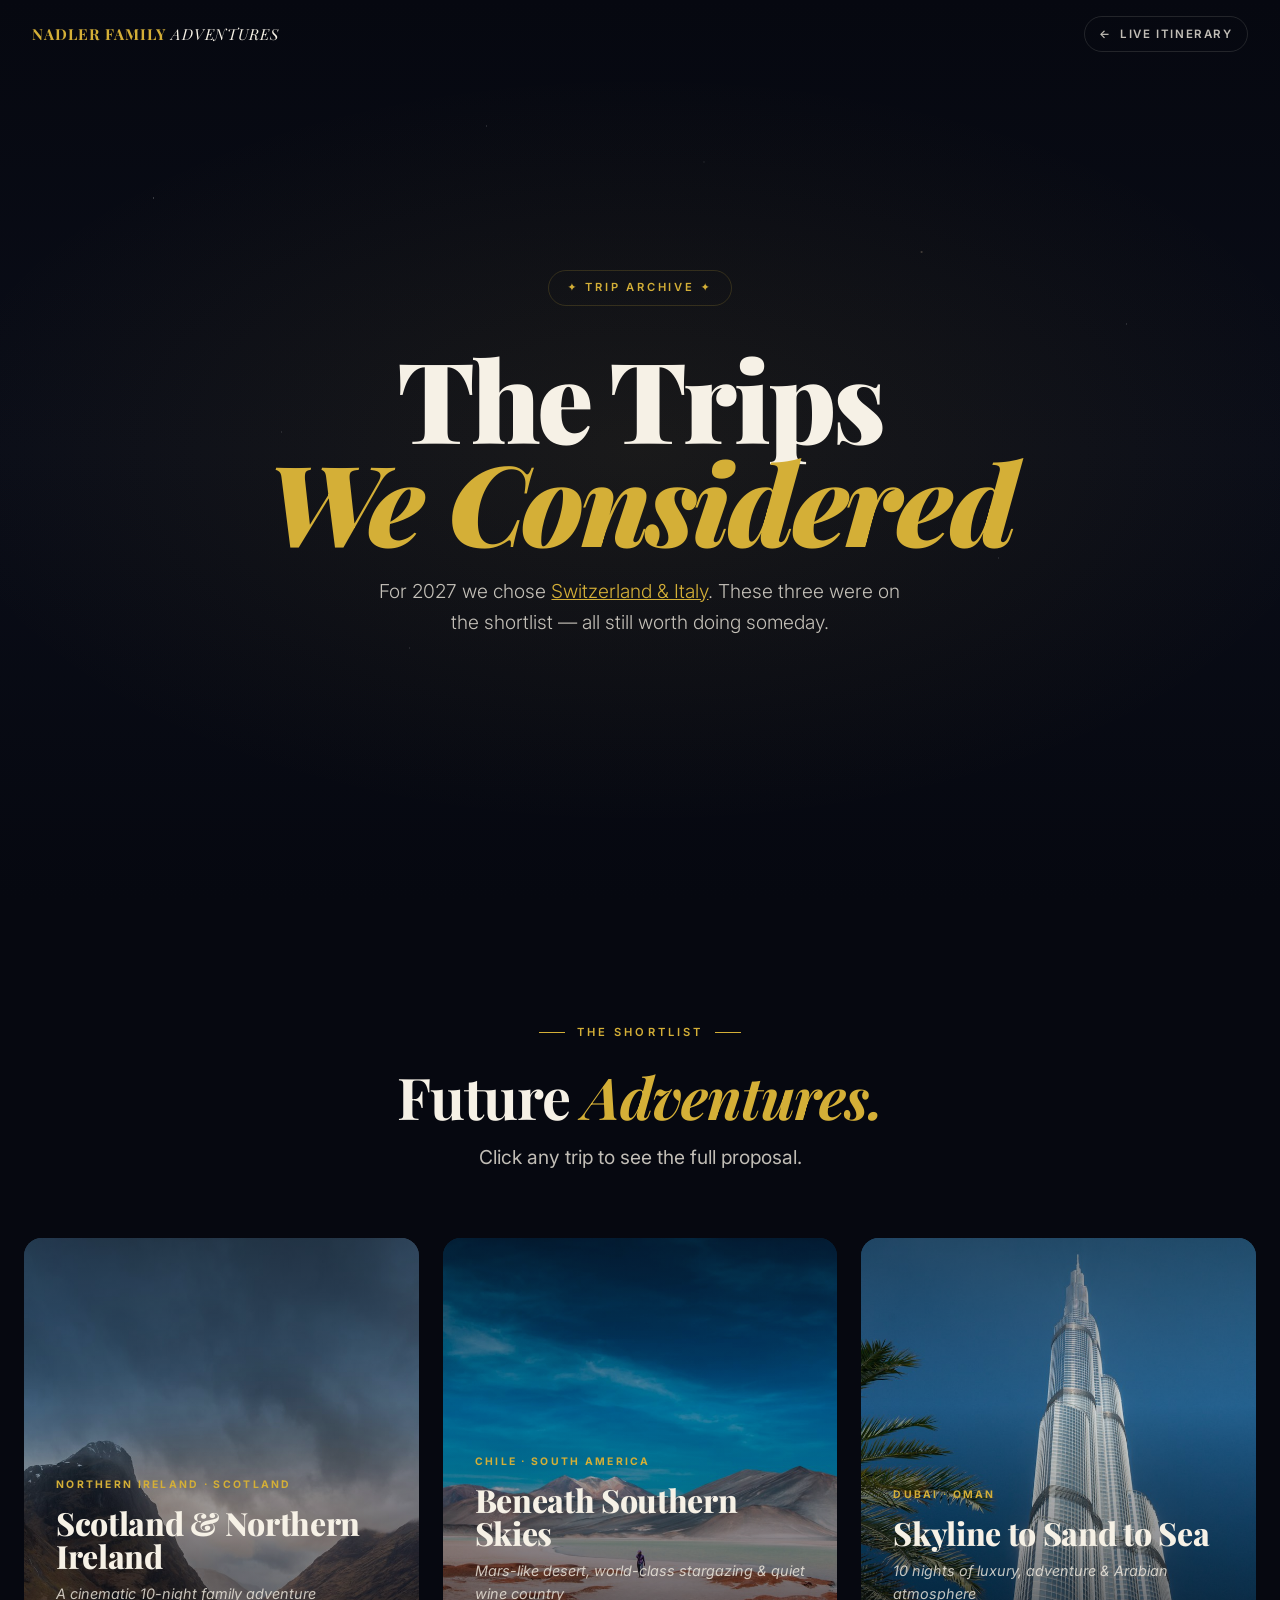
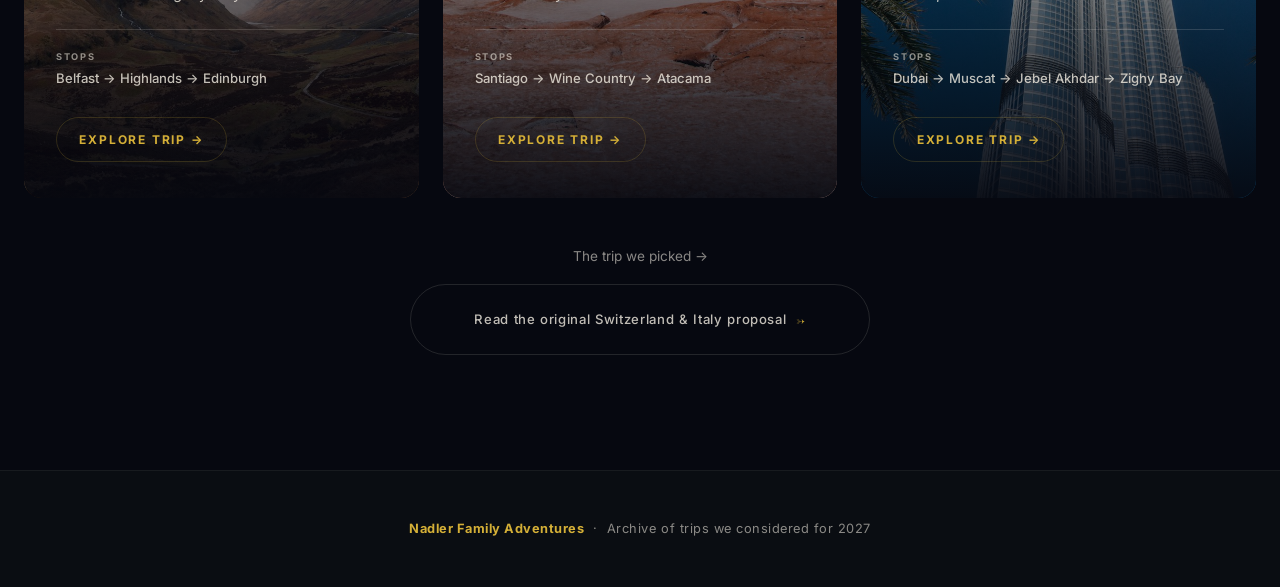
==== archive.html @ 3d5304de "Pivot to live itinerary: index → Switzerland/Italy trip dashboard - New index.html is the trip dashb" ====
<!DOCTYPE html>
<html lang="en">
<head>
  <meta charset="UTF-8">
  <meta name="viewport" content="width=device-width, initial-scale=1.0">
  <title>Trip Archive — Nadler Family Adventures</title>
  <link rel="preconnect" href="https://fonts.googleapis.com">
  <link rel="preconnect" href="https://fonts.gstatic.com" crossorigin>
  <link rel="stylesheet" href="css/styles.css">
</head>
<body>

  <nav class="site-nav" role="navigation">
    <span class="nav-brand">Nadler Family <em>Adventures</em></span>
    <a href="index.html" class="nav-back">Live Itinerary</a>
  </nav>

  <header class="hub-hero" role="banner">
    <div class="hub-hero-bg" aria-hidden="true"></div>
    <div class="hub-hero-content">
      <div class="hub-badge">✦ Trip Archive ✦</div>
      <h1 class="hub-title">The Trips<em>We Considered</em></h1>
      <p class="hub-subtitle">For 2027 we chose <a href="index.html" style="color:var(--gold);text-decoration:underline;">Switzerland &amp; Italy</a>. These three were on the shortlist — all still worth doing someday.</p>
    </div>
  </header>

  <section class="trips-section">
    <div class="trips-section-header reveal">
      <span class="eyebrow">The Shortlist</span>
      <h2 class="display-lg" style="margin:1.5rem 0 1rem;">Future <em class="gold-italic">Adventures.</em></h2>
      <p class="lead" style="max-width:520px;margin-inline:auto;">Click any trip to see the full proposal.</p>
    </div>

    <div class="trips-grid">

      <article class="trip-card reveal" onclick="window.location.href='trips/scotland.html'" role="button" tabindex="0" aria-label="View Scotland & Northern Ireland trip">
        <img class="trip-card-photo" data-fade src="images/photos/glencoe_1.jpg" alt="">
        <div class="trip-card-content">
          <p class="trip-card-region">Northern Ireland · Scotland</p>
          <h2 class="trip-card-title">Scotland &amp; Northern Ireland</h2>
          <p class="trip-card-tagline">A cinematic 10-night family adventure</p>
          <div class="trip-card-meta">
            <div class="trip-card-meta-item">
              <span class="trip-card-meta-label">Stops</span>
              <span class="trip-card-meta-value">Belfast → Highlands → Edinburgh</span>
            </div>
          </div>
          <span class="trip-card-cta">Explore Trip →</span>
        </div>
      </article>

      <article class="trip-card reveal reveal-d1" onclick="window.location.href='trips/chile.html'" role="button" tabindex="0" aria-label="View Chile trip">
        <img class="trip-card-photo" data-fade src="images/photos/atacama_1.jpg" alt="">
        <div class="trip-card-content">
          <p class="trip-card-region">Chile · South America</p>
          <h2 class="trip-card-title">Beneath Southern Skies</h2>
          <p class="trip-card-tagline">Mars-like desert, world-class stargazing &amp; quiet wine country</p>
          <div class="trip-card-meta">
            <div class="trip-card-meta-item">
              <span class="trip-card-meta-label">Stops</span>
              <span class="trip-card-meta-value">Santiago → Wine Country → Atacama</span>
            </div>
          </div>
          <span class="trip-card-cta">Explore Trip →</span>
        </div>
      </article>

      <article class="trip-card reveal reveal-d2" onclick="window.location.href='trips/dubai-oman.html'" role="button" tabindex="0" aria-label="View Dubai & Oman trip">
        <img class="trip-card-photo" data-fade src="images/photos/burj_1.jpg" alt="">
        <div class="trip-card-content">
          <p class="trip-card-region">Dubai · Oman</p>
          <h2 class="trip-card-title">Skyline to Sand to Sea</h2>
          <p class="trip-card-tagline">10 nights of luxury, adventure &amp; Arabian atmosphere</p>
          <div class="trip-card-meta">
            <div class="trip-card-meta-item">
              <span class="trip-card-meta-label">Stops</span>
              <span class="trip-card-meta-value">Dubai → Muscat → Jebel Akhdar → Zighy Bay</span>
            </div>
          </div>
          <span class="trip-card-cta">Explore Trip →</span>
        </div>
      </article>

    </div>

    <div style="text-align:center;margin-top:3rem;">
      <p class="reveal" style="color:var(--cream-muted);font-size:0.85rem;">The trip we picked →</p>
      <a href="trips/alps-italy.html" class="archive-link reveal reveal-d1" style="margin-top:1rem;">
        Read the original Switzerland &amp; Italy proposal <em>→</em>
      </a>
    </div>
  </section>

  <footer class="footer">
    <strong>Nadler Family Adventures</strong> &nbsp;·&nbsp; Archive of trips we considered for 2027
  </footer>

  <script src="js/main.js"></script>
</body>
</html>
---- css/styles.css ----
/* ===========================
   NADLER FAMILY ADVENTURES
   Visual-forward stylesheet
   =========================== */

@import url('https://fonts.googleapis.com/css2?family=Playfair+Display:ital,wght@0,400;0,600;0,700;0,800;0,900;1,400;1,600&family=Inter:wght@300;400;500;600;700&display=swap');

*, *::before, *::after { box-sizing: border-box; margin: 0; padding: 0; }
html { scroll-behavior: smooth; }
body {
  font-family: 'Inter', system-ui, sans-serif;
  background: #0a0d12;
  color: #f6f1e6;
  overflow-x: hidden;
  line-height: 1.6;
  -webkit-font-smoothing: antialiased;
}
img { display: block; max-width: 100%; height: auto; }
a { color: inherit; text-decoration: none; }
button { font: inherit; cursor: pointer; }

:root {
  --font-display: 'Playfair Display', Georgia, serif;
  --font-body: 'Inter', sans-serif;

  --gold: #d4af37;
  --gold-bright: #e8c468;
  --gold-soft: rgba(212,175,55,0.18);
  --cream: #f6f1e6;
  --cream-dim: rgba(246,241,230,0.78);
  --cream-muted: rgba(246,241,230,0.55);
  --cream-faint: rgba(246,241,230,0.3);

  --bg: #0a0d12;
  --bg-deep: #060810;
  --bg-card: #11151c;
  --bg-card-hover: #161b24;

  --ease-out: cubic-bezier(0.16, 1, 0.3, 1);

  --max: 1280px;
  --gap: clamp(1rem, 2vw, 1.5rem);
  --section-pad: clamp(60px, 9vw, 120px);
}

/* ============ Reveal animation ============ */
.reveal { opacity: 0; transform: translateY(28px); transition: opacity 0.9s var(--ease-out), transform 0.9s var(--ease-out); }
.reveal.visible { opacity: 1; transform: translateY(0); }
.reveal-d1 { transition-delay: 0.1s; }
.reveal-d2 { transition-delay: 0.2s; }
.reveal-d3 { transition-delay: 0.3s; }
.reveal-d4 { transition-delay: 0.45s; }
.reveal-d5 { transition-delay: 0.6s; }

/* ============ Containers ============ */
.container { width: min(var(--max), 100% - 2rem); margin-inline: auto; }
.container-narrow { width: min(820px, 100% - 2rem); margin-inline: auto; }

/* ============ Typography ============ */
.eyebrow {
  font-size: 0.7rem;
  font-weight: 600;
  letter-spacing: 0.28em;
  text-transform: uppercase;
  color: var(--gold);
  display: inline-flex;
  align-items: center;
  gap: 0.75rem;
}
.eyebrow::before, .eyebrow::after {
  content: '';
  width: 26px;
  height: 1px;
  background: var(--gold);
}
.eyebrow.left::before { display: none; }
.eyebrow.right::after { display: none; }
.eyebrow.simple::before, .eyebrow.simple::after { display: none; }

.display-xxl {
  font-family: var(--font-display);
  font-size: clamp(3rem, 9vw, 8rem);
  font-weight: 900;
  line-height: 0.95;
  letter-spacing: -0.025em;
}
.display-xl {
  font-family: var(--font-display);
  font-size: clamp(2.5rem, 6vw, 5.5rem);
  font-weight: 800;
  line-height: 1;
  letter-spacing: -0.02em;
}
.display-lg {
  font-family: var(--font-display);
  font-size: clamp(2rem, 4.5vw, 4rem);
  font-weight: 700;
  line-height: 1.05;
  letter-spacing: -0.015em;
}
.display-md {
  font-family: var(--font-display);
  font-size: clamp(1.5rem, 3vw, 2.5rem);
  font-weight: 700;
  line-height: 1.1;
}
.lead {
  font-size: clamp(1.05rem, 1.5vw, 1.25rem);
  color: var(--cream-dim);
  line-height: 1.65;
}
em.gold-italic { font-style: italic; color: var(--gold); }

/* ============ Site Nav ============ */
.site-nav {
  position: fixed;
  top: 0; left: 0; right: 0;
  z-index: 100;
  padding: 1rem 2rem;
  display: flex;
  align-items: center;
  justify-content: space-between;
  transition: background 0.4s, backdrop-filter 0.4s, border-color 0.4s;
  border-bottom: 1px solid transparent;
}
.site-nav.scrolled {
  background: rgba(6,8,16,0.85);
  backdrop-filter: blur(20px) saturate(150%);
  -webkit-backdrop-filter: blur(20px) saturate(150%);
  border-bottom-color: rgba(212,175,55,0.12);
}
.nav-brand {
  font-family: var(--font-display);
  font-size: 0.95rem;
  font-weight: 700;
  letter-spacing: 0.06em;
  color: var(--gold);
  text-transform: uppercase;
}
.nav-brand em { font-weight: 400; font-style: italic; color: var(--cream); }
.nav-back {
  font-size: 0.72rem;
  font-weight: 600;
  letter-spacing: 0.14em;
  text-transform: uppercase;
  color: var(--cream-dim);
  display: inline-flex;
  align-items: center;
  gap: 0.5rem;
  padding: 0.5rem 0.9rem;
  border: 1px solid rgba(246,241,230,0.12);
  border-radius: 100px;
  transition: all 0.2s;
}
.nav-back:hover { color: var(--gold); border-color: var(--gold); }
.nav-back::before { content: '←'; }

/* ============ Hero (universal) ============ */
.hero {
  position: relative;
  min-height: 100svh;
  display: flex;
  align-items: flex-end;
  padding: 0 2rem 5rem;
  overflow: hidden;
}
.hero-photo {
  position: absolute;
  inset: 0;
  z-index: 0;
  width: 100%;
  height: 100%;
  object-fit: cover;
  opacity: 0;
  transform: scale(1.06);
  transition: opacity 1.4s var(--ease-out), transform 8s linear;
}
.hero-photo.loaded { opacity: 1; transform: scale(1); }
.hero-overlay {
  position: absolute;
  inset: 0;
  z-index: 1;
  background:
    linear-gradient(to top, rgba(6,8,16,0.95) 0%, rgba(6,8,16,0.5) 35%, rgba(6,8,16,0.15) 60%, rgba(6,8,16,0.7) 100%),
    linear-gradient(105deg, rgba(6,8,16,0.45) 0%, transparent 60%);
  pointer-events: none;
}
.hero-content {
  position: relative;
  z-index: 2;
  width: 100%;
  max-width: var(--max);
  margin-inline: auto;
}
.hero-eyebrow {
  font-size: 0.75rem;
  font-weight: 600;
  letter-spacing: 0.28em;
  text-transform: uppercase;
  color: var(--gold);
  margin-bottom: 1.25rem;
  display: inline-block;
}
.hero-title {
  font-family: var(--font-display);
  font-size: clamp(3rem, 9vw, 7.5rem);
  font-weight: 900;
  line-height: 0.95;
  letter-spacing: -0.025em;
  color: var(--cream);
  margin-bottom: 1.25rem;
  text-shadow: 0 2px 30px rgba(0,0,0,0.6);
}
.hero-title em { font-style: italic; color: var(--gold); display: block; }
.hero-subtitle {
  font-size: clamp(1.05rem, 1.6vw, 1.35rem);
  color: var(--cream-dim);
  max-width: 560px;
  margin-bottom: 1.5rem;
  font-weight: 300;
}
.hero-meta {
  display: flex;
  flex-wrap: wrap;
  gap: 2rem;
  padding-top: 1.5rem;
  border-top: 1px solid rgba(246,241,230,0.15);
}
.hero-meta-item {
  display: flex;
  flex-direction: column;
  gap: 0.15rem;
}
.hero-meta-label {
  font-size: 0.62rem;
  font-weight: 600;
  letter-spacing: 0.18em;
  text-transform: uppercase;
  color: var(--cream-muted);
}
.hero-meta-value {
  font-family: var(--font-display);
  font-size: 1.05rem;
  color: var(--cream);
  font-weight: 600;
}
.hero-scroll-hint {
  position: absolute;
  bottom: 1.5rem;
  left: 50%;
  transform: translateX(-50%);
  z-index: 2;
  color: var(--cream-muted);
  font-size: 0.68rem;
  letter-spacing: 0.18em;
  text-transform: uppercase;
  display: flex;
  flex-direction: column;
  align-items: center;
  gap: 0.5rem;
}
.hero-scroll-hint::after {
  content: '';
  width: 1px;
  height: 30px;
  background: linear-gradient(to bottom, var(--gold), transparent);
  animation: scrollPulse 2s infinite;
}
@keyframes scrollPulse {
  0%, 100% { opacity: 0.4; transform: scaleY(1); }
  50% { opacity: 1; transform: scaleY(1.3); }
}

/* ============ Stats Strip ============ */
.stats-strip {
  background: var(--bg-deep);
  padding: clamp(2.5rem, 5vw, 4rem) 2rem;
  border-block: 1px solid rgba(212,175,55,0.1);
}
.stats-inner {
  max-width: var(--max);
  margin-inline: auto;
  display: grid;
  grid-template-columns: repeat(auto-fit, minmax(160px, 1fr));
  gap: 2rem;
  text-align: center;
}
.stat {
  display: flex;
  flex-direction: column;
  gap: 0.35rem;
}
.stat-num {
  font-family: var(--font-display);
  font-size: clamp(2.25rem, 4.5vw, 3.5rem);
  font-weight: 700;
  color: var(--gold);
  line-height: 1;
}
.stat-label {
  font-size: 0.7rem;
  font-weight: 600;
  letter-spacing: 0.2em;
  text-transform: uppercase;
  color: var(--cream-dim);
}

/* ============ Section base ============ */
.section { padding: var(--section-pad) 0; position: relative; }
.section-tight { padding: clamp(3rem, 6vw, 6rem) 0; }
.section-header { text-align: center; margin-bottom: clamp(2.5rem, 5vw, 4rem); }
.section-header.left { text-align: left; }
.section-header h2 { margin-top: 1rem; margin-bottom: 0.75rem; }
.section-header p { color: var(--cream-dim); max-width: 600px; }
.section-header.left p { margin-left: 0; }
.section-header p:not(.left) { margin-inline: auto; }

/* ============ Journey Segments (visual) ============ */
.journey {
  display: grid;
  grid-template-columns: repeat(auto-fit, minmax(220px, 1fr));
  gap: 0.5rem;
}
.journey-card {
  position: relative;
  aspect-ratio: 3/4;
  border-radius: 14px;
  overflow: hidden;
  background: var(--bg-card);
  transition: transform 0.5s var(--ease-out);
}
.journey-card:hover { transform: translateY(-6px); }
.journey-photo {
  position: absolute;
  inset: 0;
  width: 100%;
  height: 100%;
  object-fit: cover;
  opacity: 0;
  transition: opacity 0.6s, transform 0.8s var(--ease-out);
}
.journey-photo.loaded { opacity: 1; }
.journey-card:hover .journey-photo { transform: scale(1.06); }
.journey-card::after {
  content: '';
  position: absolute;
  inset: 0;
  background: linear-gradient(to top, rgba(6,8,16,0.92) 0%, rgba(6,8,16,0.3) 45%, rgba(6,8,16,0.15) 75%, rgba(6,8,16,0.5) 100%);
  z-index: 1;
}
.journey-text {
  position: absolute;
  inset: 0;
  z-index: 2;
  padding: 1.5rem;
  display: flex;
  flex-direction: column;
  justify-content: space-between;
}
.journey-day {
  font-size: 0.65rem;
  font-weight: 700;
  letter-spacing: 0.2em;
  text-transform: uppercase;
  color: var(--gold);
}
.journey-place {
  font-family: var(--font-display);
  font-size: 1.6rem;
  font-weight: 700;
  color: var(--cream);
  margin-bottom: 0.25rem;
  line-height: 1.1;
}
.journey-mood {
  font-size: 0.78rem;
  color: var(--cream-dim);
  font-style: italic;
  margin-bottom: 0.75rem;
}
.journey-nights {
  font-size: 0.62rem;
  font-weight: 700;
  letter-spacing: 0.2em;
  text-transform: uppercase;
  color: var(--cream);
  background: rgba(212,175,55,0.15);
  border: 1px solid rgba(212,175,55,0.35);
  padding: 0.35rem 0.7rem;
  border-radius: 100px;
  align-self: flex-start;
}

/* ============ Chapter (destination block) ============ */
.chapter {
  position: relative;
  padding: var(--section-pad) 0;
  background: var(--bg);
}
.chapter-alt { background: var(--bg-deep); }
.chapter-grid {
  max-width: var(--max);
  margin-inline: auto;
  padding: 0 1.5rem;
  display: grid;
  grid-template-columns: 1.1fr 1fr;
  gap: clamp(2rem, 5vw, 5rem);
  align-items: center;
}
.chapter-reverse .chapter-grid { grid-template-columns: 1fr 1.1fr; }
.chapter-reverse .chapter-image-wrap { order: 2; }
.chapter-image-wrap {
  position: relative;
  aspect-ratio: 4/5;
  border-radius: 16px;
  overflow: hidden;
  background: var(--bg-card);
}
.chapter-image-wrap img {
  position: absolute;
  inset: 0;
  width: 100%;
  height: 100%;
  object-fit: cover;
  opacity: 0;
  transition: opacity 0.7s var(--ease-out), transform 1.2s var(--ease-out);
}
.chapter-image-wrap img.loaded { opacity: 1; }
.chapter-image-wrap:hover img { transform: scale(1.04); }
.chapter-image-wrap::after {
  content: '';
  position: absolute;
  inset: 0;
  background: linear-gradient(to bottom right, transparent 60%, rgba(6,8,16,0.4) 100%);
  z-index: 1;
}
.chapter-image-tag {
  position: absolute;
  bottom: 1.25rem;
  left: 1.25rem;
  z-index: 2;
  font-size: 0.62rem;
  font-weight: 700;
  letter-spacing: 0.2em;
  text-transform: uppercase;
  color: var(--cream);
  background: rgba(6,8,16,0.7);
  backdrop-filter: blur(8px);
  border: 1px solid rgba(246,241,230,0.15);
  padding: 0.45rem 0.85rem;
  border-radius: 100px;
}
.chapter-text { padding: 1rem 0; }
.chapter-day {
  font-size: 0.7rem;
  font-weight: 700;
  letter-spacing: 0.22em;
  text-transform: uppercase;
  color: var(--gold);
  margin-bottom: 0.5rem;
}
.chapter-title {
  font-family: var(--font-display);
  font-size: clamp(2rem, 4.5vw, 3.75rem);
  font-weight: 700;
  line-height: 1.05;
  color: var(--cream);
  margin-bottom: 0.5rem;
}
.chapter-mood {
  font-family: var(--font-display);
  font-style: italic;
  font-size: clamp(1rem, 1.5vw, 1.2rem);
  color: var(--gold);
  margin-bottom: 1.25rem;
}
.chapter-desc {
  font-size: 1rem;
  color: var(--cream-dim);
  line-height: 1.7;
  margin-bottom: 1.5rem;
}

/* ============ Bullet list ============ */
.bullets {
  list-style: none;
  display: flex;
  flex-direction: column;
  gap: 0.85rem;
  margin-bottom: 1.5rem;
}
.bullets li {
  display: flex;
  gap: 0.85rem;
  align-items: flex-start;
}
.bullets li::before {
  content: '';
  width: 6px;
  height: 6px;
  border-radius: 50%;
  background: var(--gold);
  flex-shrink: 0;
  margin-top: 0.55em;
}
.bullets li strong {
  display: block;
  color: var(--cream);
  font-weight: 600;
  font-size: 0.95rem;
  margin-bottom: 0.1rem;
}
.bullets li span {
  font-size: 0.85rem;
  color: var(--cream-muted);
  line-height: 1.5;
}

/* ============ Hotel mini-card ============ */
.hotels {
  display: flex;
  flex-direction: column;
  gap: 0.6rem;
}
.hotel {
  display: grid;
  grid-template-columns: 80px 1fr;
  gap: 1rem;
  align-items: stretch;
  background: rgba(246,241,230,0.03);
  border: 1px solid rgba(246,241,230,0.08);
  border-radius: 10px;
  overflow: hidden;
  transition: border-color 0.25s, background 0.25s;
}
.hotel:hover { border-color: rgba(212,175,55,0.25); background: rgba(246,241,230,0.05); }
.hotel-thumb {
  position: relative;
  background: var(--bg-card);
  overflow: hidden;
}
.hotel-thumb img {
  position: absolute;
  inset: 0;
  width: 100%;
  height: 100%;
  object-fit: cover;
  opacity: 0;
  transition: opacity 0.5s;
}
.hotel-thumb img.loaded { opacity: 1; }
.hotel-body {
  padding: 0.7rem 1rem 0.7rem 0;
  display: flex;
  flex-direction: column;
  justify-content: center;
}
.hotel-name {
  font-family: var(--font-display);
  font-size: 0.95rem;
  font-weight: 600;
  color: var(--cream);
  display: flex;
  align-items: center;
  flex-wrap: wrap;
  gap: 0.5rem;
}
.hotel-tag {
  font-size: 0.58rem;
  font-weight: 700;
  letter-spacing: 0.18em;
  text-transform: uppercase;
  color: var(--gold);
  background: rgba(212,175,55,0.1);
  border: 1px solid rgba(212,175,55,0.25);
  padding: 0.15rem 0.5rem;
  border-radius: 100px;
}
.hotel-desc {
  font-size: 0.78rem;
  color: var(--cream-muted);
  margin-top: 0.2rem;
  line-height: 1.5;
}

/* ============ Full-bleed image strip ============ */
.strip {
  position: relative;
  width: 100%;
  height: clamp(320px, 60vh, 600px);
  overflow: hidden;
}
.strip img {
  width: 100%;
  height: 100%;
  object-fit: cover;
  opacity: 0;
  transform: scale(1.05);
  transition: opacity 1s var(--ease-out), transform 8s linear;
}
.strip img.loaded { opacity: 1; transform: scale(1); }
.strip-overlay {
  position: absolute;
  inset: 0;
  background: linear-gradient(to bottom, rgba(6,8,16,0.45) 0%, rgba(6,8,16,0.2) 50%, rgba(6,8,16,0.75) 100%);
  display: flex;
  flex-direction: column;
  align-items: center;
  justify-content: center;
  text-align: center;
  padding: 2rem;
}
.strip-eyebrow {
  font-size: 0.7rem;
  font-weight: 600;
  letter-spacing: 0.28em;
  text-transform: uppercase;
  color: var(--gold);
  margin-bottom: 0.75rem;
}
.strip-title {
  font-family: var(--font-display);
  font-size: clamp(2.5rem, 7vw, 5.5rem);
  font-weight: 800;
  color: var(--cream);
  line-height: 0.95;
  text-shadow: 0 2px 30px rgba(0,0,0,0.5);
}
.strip-title em { font-style: italic; color: var(--gold); }

/* ============ Photo mosaic ============ */
.mosaic {
  display: grid;
  gap: 0.6rem;
  grid-template-columns: repeat(6, 1fr);
  grid-auto-rows: 130px;
  padding: 0 1.5rem;
  max-width: var(--max);
  margin: 3rem auto 0;
}
.mosaic-cell {
  position: relative;
  border-radius: 12px;
  overflow: hidden;
  background: var(--bg-card);
}
.mosaic-cell img {
  width: 100%;
  height: 100%;
  object-fit: cover;
  opacity: 0;
  transition: opacity 0.6s, transform 0.8s var(--ease-out);
}
.mosaic-cell img.loaded { opacity: 1; }
.mosaic-cell:hover img { transform: scale(1.06); }
.mosaic-cell::after {
  content: '';
  position: absolute;
  inset: 0;
  background: linear-gradient(to top, rgba(6,8,16,0.85) 0%, transparent 50%);
  opacity: 0;
  transition: opacity 0.3s;
}
.mosaic-cell:hover::after { opacity: 1; }
.mosaic-cell .mosaic-label {
  position: absolute;
  bottom: 1rem;
  left: 1rem;
  right: 1rem;
  z-index: 2;
  font-size: 0.78rem;
  font-weight: 600;
  color: var(--cream);
  opacity: 0;
  transform: translateY(8px);
  transition: opacity 0.3s, transform 0.3s;
}
.mosaic-cell .mosaic-label small {
  display: block;
  font-size: 0.6rem;
  font-weight: 700;
  letter-spacing: 0.16em;
  text-transform: uppercase;
  color: var(--gold);
  margin-bottom: 0.15rem;
}
.mosaic-cell:hover .mosaic-label { opacity: 1; transform: translateY(0); }

.m-1x1 { grid-column: span 2; grid-row: span 2; }
.m-tall { grid-column: span 2; grid-row: span 3; }
.m-wide { grid-column: span 4; grid-row: span 2; }
.m-sml  { grid-column: span 2; grid-row: span 2; }
.m-md   { grid-column: span 3; grid-row: span 2; }

/* ============ Pull quote ============ */
.pull-quote {
  padding: clamp(4rem, 8vw, 7rem) 1.5rem;
  text-align: center;
  background:
    radial-gradient(ellipse 60% 40% at 50% 50%, rgba(212,175,55,0.06) 0%, transparent 70%),
    var(--bg-deep);
  border-block: 1px solid rgba(246,241,230,0.05);
}
.pull-quote-mark {
  font-family: var(--font-display);
  font-size: 5rem;
  color: var(--gold);
  line-height: 0.5;
  opacity: 0.4;
  margin-bottom: 0.5rem;
}
.pull-quote blockquote {
  font-family: var(--font-display);
  font-size: clamp(1.5rem, 3.5vw, 2.5rem);
  font-weight: 400;
  font-style: italic;
  color: var(--cream);
  max-width: 820px;
  margin: 0 auto;
  line-height: 1.35;
  letter-spacing: -0.01em;
}
.pull-quote blockquote strong {
  font-weight: 700;
  font-style: normal;
  color: var(--gold);
}

/* ============ Why / Family ============ */
.family-grid {
  max-width: var(--max);
  margin: 3rem auto 0;
  padding: 0 1.5rem;
  display: grid;
  grid-template-columns: repeat(auto-fit, minmax(280px, 1fr));
  gap: 1.25rem;
}
.family-card {
  padding: 2rem;
  background: rgba(246,241,230,0.03);
  border: 1px solid rgba(246,241,230,0.08);
  border-radius: 14px;
  transition: border-color 0.3s, transform 0.3s var(--ease-out);
}
.family-card:hover { border-color: rgba(212,175,55,0.25); transform: translateY(-4px); }
.family-card-icon { font-size: 1.75rem; display: block; margin-bottom: 1rem; }
.family-card-title {
  font-family: var(--font-display);
  font-size: 1.35rem;
  font-weight: 700;
  color: var(--cream);
  margin-bottom: 1rem;
}
.family-card ul {
  list-style: none;
  display: flex;
  flex-direction: column;
  gap: 0.6rem;
}
.family-card li {
  display: flex;
  gap: 0.7rem;
  align-items: flex-start;
  font-size: 0.92rem;
  color: var(--cream-dim);
}
.family-card li::before {
  content: '✓';
  color: var(--gold);
  font-weight: 700;
  flex-shrink: 0;
}

/* ============ Verdict / CTA ============ */
.verdict {
  padding: clamp(5rem, 10vw, 8rem) 1.5rem;
  text-align: center;
  position: relative;
  overflow: hidden;
}
.verdict-photo {
  position: absolute;
  inset: 0;
  z-index: 0;
  width: 100%;
  height: 100%;
  object-fit: cover;
  opacity: 0;
  transition: opacity 1.2s var(--ease-out);
}
.verdict-photo.loaded { opacity: 0.45; }
.verdict::before {
  content: '';
  position: absolute;
  inset: 0;
  background:
    radial-gradient(ellipse 60% 40% at 50% 50%, rgba(212,175,55,0.1) 0%, transparent 70%),
    linear-gradient(to bottom, rgba(6,8,16,0.85), rgba(6,8,16,0.95));
  z-index: 1;
}
.verdict > * { position: relative; z-index: 2; }
.verdict-title {
  font-family: var(--font-display);
  font-size: clamp(2.5rem, 7vw, 6rem);
  font-weight: 900;
  line-height: 0.95;
  letter-spacing: -0.02em;
  color: var(--cream);
  margin: 1.5rem 0;
}
.verdict-title em { color: var(--gold); font-style: italic; display: block; }
.verdict-tags {
  display: flex;
  flex-wrap: wrap;
  justify-content: center;
  gap: 0.6rem;
  margin: 2rem 0 2.5rem;
}
.verdict-tag {
  font-size: 0.72rem;
  font-weight: 500;
  letter-spacing: 0.1em;
  color: var(--cream-dim);
  border: 1px solid rgba(246,241,230,0.15);
  padding: 0.5rem 1.1rem;
  border-radius: 100px;
}
.verdict-cta {
  display: inline-flex;
  align-items: center;
  gap: 0.75rem;
  font-size: 0.82rem;
  font-weight: 700;
  letter-spacing: 0.18em;
  text-transform: uppercase;
  color: var(--bg-deep);
  background: var(--gold);
  padding: 1.1rem 2.5rem;
  border-radius: 100px;
  transition: background 0.2s, transform 0.2s, box-shadow 0.2s;
  box-shadow: 0 12px 40px rgba(212,175,55,0.25);
}
.verdict-cta:hover {
  background: var(--gold-bright);
  transform: translateY(-2px);
  box-shadow: 0 16px 48px rgba(212,175,55,0.35);
}

/* ============ Footer ============ */
.footer {
  padding: 3rem 2rem;
  text-align: center;
  border-top: 1px solid rgba(246,241,230,0.06);
  color: var(--cream-muted);
  font-size: 0.8rem;
  letter-spacing: 0.04em;
}
.footer strong { color: var(--gold); font-weight: 700; }

/* ============ Index / Hub page ============ */
.hub-hero {
  min-height: 100svh;
  position: relative;
  display: flex;
  flex-direction: column;
  align-items: center;
  justify-content: center;
  text-align: center;
  padding: 6rem 1.5rem 4rem;
  overflow: hidden;
}
.hub-hero-bg {
  position: absolute;
  inset: 0;
  z-index: 0;
}
.hub-hero-bg::before {
  content: '';
  position: absolute;
  inset: 0;
  background:
    radial-gradient(ellipse 80% 60% at 50% 50%, rgba(212,175,55,0.08) 0%, transparent 70%),
    linear-gradient(180deg, #060810 0%, #0a0d18 50%, #060810 100%);
}
.hub-hero-bg::after {
  content: '';
  position: absolute;
  inset: 0;
  background-image:
    radial-gradient(1px 1px at 12% 22%, rgba(255,255,255,0.4), transparent),
    radial-gradient(1px 1px at 38% 14%, rgba(255,255,255,0.25), transparent),
    radial-gradient(1.5px 1.5px at 72% 28%, rgba(255,220,180,0.3), transparent),
    radial-gradient(1px 1px at 22% 48%, rgba(255,255,255,0.2), transparent),
    radial-gradient(1px 1px at 88% 36%, rgba(255,255,255,0.25), transparent),
    radial-gradient(1px 1px at 55% 18%, rgba(255,255,255,0.15), transparent),
    radial-gradient(1px 1px at 32% 72%, rgba(255,255,255,0.18), transparent),
    radial-gradient(1px 1px at 78% 62%, rgba(255,255,255,0.2), transparent);
}
.hub-hero-content { position: relative; z-index: 1; }
.hub-badge {
  display: inline-flex;
  align-items: center;
  gap: 0.6rem;
  font-size: 0.7rem;
  font-weight: 600;
  letter-spacing: 0.25em;
  text-transform: uppercase;
  color: var(--gold);
  border: 1px solid var(--gold-soft);
  padding: 0.5rem 1.15rem;
  border-radius: 100px;
  margin-bottom: 2.5rem;
}
.hub-title {
  font-family: var(--font-display);
  font-size: clamp(3rem, 9vw, 7rem);
  font-weight: 900;
  line-height: 0.92;
  letter-spacing: -0.03em;
  color: var(--cream);
  margin-bottom: 1.5rem;
}
.hub-title em { font-style: italic; color: var(--gold); display: block; }
.hub-subtitle {
  font-size: clamp(1.05rem, 1.5vw, 1.25rem);
  color: var(--cream-dim);
  max-width: 540px;
  margin: 0 auto 1.5rem;
  font-weight: 300;
}
.hub-departure {
  display: inline-flex;
  align-items: center;
  gap: 0.6rem;
  font-size: 0.7rem;
  font-weight: 600;
  letter-spacing: 0.2em;
  text-transform: uppercase;
  color: var(--cream-muted);
  background: rgba(246,241,230,0.04);
  border: 1px solid rgba(246,241,230,0.1);
  padding: 0.5rem 1.1rem;
  border-radius: 100px;
}

/* Trips section */
.trips-section {
  padding: var(--section-pad) 0;
  background: var(--bg-deep);
}
.trips-section-header { text-align: center; margin-bottom: 4rem; padding: 0 1.5rem; }
.trips-grid {
  max-width: var(--max);
  margin-inline: auto;
  padding: 0 1.5rem;
  display: grid;
  grid-template-columns: repeat(auto-fit, minmax(360px, 1fr));
  gap: 1.5rem;
}

.trip-card {
  position: relative;
  border-radius: 18px;
  overflow: hidden;
  min-height: 560px;
  cursor: pointer;
  display: flex;
  flex-direction: column;
  background: var(--bg-card);
  transition: transform 0.5s var(--ease-out), box-shadow 0.5s;
}
.trip-card:hover {
  transform: translateY(-8px);
  box-shadow: 0 32px 80px rgba(0,0,0,0.5);
}
.trip-card-photo {
  position: absolute;
  inset: 0;
  width: 100%;
  height: 100%;
  object-fit: cover;
  opacity: 0;
  transform: scale(1.05);
  transition: opacity 0.8s var(--ease-out), transform 1s var(--ease-out);
  z-index: 0;
}
.trip-card-photo.loaded { opacity: 1; transform: scale(1); }
.trip-card:hover .trip-card-photo { transform: scale(1.08); }
.trip-card::after {
  content: '';
  position: absolute;
  inset: 0;
  background: linear-gradient(to top, rgba(6,8,16,0.95) 0%, rgba(6,8,16,0.5) 40%, rgba(6,8,16,0.15) 70%, rgba(6,8,16,0.5) 100%);
  z-index: 1;
}
.trip-card-content {
  position: relative;
  z-index: 2;
  padding: 2rem 2rem 2.25rem;
  display: flex;
  flex-direction: column;
  justify-content: flex-end;
  height: 100%;
}
.trip-card-region {
  font-size: 0.65rem;
  font-weight: 700;
  letter-spacing: 0.22em;
  text-transform: uppercase;
  color: var(--gold);
  margin-bottom: 0.75rem;
}
.trip-card-title {
  font-family: var(--font-display);
  font-size: clamp(1.6rem, 2.5vw, 2.25rem);
  font-weight: 800;
  line-height: 1.05;
  color: var(--cream);
  margin-bottom: 0.6rem;
  letter-spacing: -0.01em;
}
.trip-card-tagline {
  font-size: 0.9rem;
  font-style: italic;
  color: var(--cream-dim);
  margin-bottom: 1.5rem;
}
.trip-card-meta {
  display: flex;
  flex-wrap: wrap;
  gap: 1.25rem 2rem;
  margin-bottom: 1.75rem;
  padding-top: 1.25rem;
  border-top: 1px solid rgba(246,241,230,0.15);
}
.trip-card-meta-item { display: flex; flex-direction: column; gap: 0.15rem; }
.trip-card-meta-label {
  font-size: 0.58rem;
  font-weight: 700;
  letter-spacing: 0.18em;
  text-transform: uppercase;
  color: var(--cream-muted);
}
.trip-card-meta-value {
  font-size: 0.82rem;
  color: var(--cream-dim);
  font-weight: 500;
}
.trip-card-cta {
  display: inline-flex;
  align-items: center;
  gap: 0.7rem;
  font-size: 0.75rem;
  font-weight: 700;
  letter-spacing: 0.15em;
  text-transform: uppercase;
  color: var(--gold);
  border: 1px solid var(--gold-soft);
  padding: 0.75rem 1.4rem;
  border-radius: 100px;
  width: fit-content;
  transition: all 0.25s;
}
.trip-card:hover .trip-card-cta {
  background: var(--gold);
  color: var(--bg-deep);
  border-color: var(--gold);
}

/* ============ Trip Dashboard / Itinerary ============ */

/* Countdown hero variation */
.trip-hero-live {
  min-height: 78svh;
  display: flex;
  align-items: center;
}
.trip-hero-live .hero-content {
  padding-top: 6rem;
}
.confirmed-pill {
  display: inline-flex;
  align-items: center;
  gap: 0.5rem;
  font-size: 0.68rem;
  font-weight: 700;
  letter-spacing: 0.2em;
  text-transform: uppercase;
  padding: 0.4rem 0.9rem;
  border-radius: 100px;
  color: #7fd47f;
  background: rgba(127, 212, 127, 0.12);
  border: 1px solid rgba(127, 212, 127, 0.35);
  margin-bottom: 1.25rem;
}
.confirmed-pill::before {
  content: '';
  width: 6px;
  height: 6px;
  border-radius: 50%;
  background: #7fd47f;
  box-shadow: 0 0 0 3px rgba(127, 212, 127, 0.25);
}

/* Countdown / Days-until strip */
.countdown-strip {
  background: linear-gradient(180deg, #060810 0%, #0a0d18 100%);
  padding: clamp(2.5rem, 5vw, 4rem) 2rem;
  border-block: 1px solid rgba(212,175,55,0.1);
  text-align: center;
}
.countdown-num {
  font-family: var(--font-display);
  font-size: clamp(3rem, 7vw, 5.5rem);
  font-weight: 900;
  color: var(--gold);
  line-height: 1;
  letter-spacing: -0.02em;
}
.countdown-label {
  font-size: 0.72rem;
  font-weight: 600;
  letter-spacing: 0.24em;
  text-transform: uppercase;
  color: var(--cream-dim);
  margin-top: 0.7rem;
  display: block;
}

/* Status badges */
.status-badge {
  display: inline-flex;
  align-items: center;
  gap: 0.4rem;
  font-size: 0.6rem;
  font-weight: 700;
  letter-spacing: 0.18em;
  text-transform: uppercase;
  padding: 0.35rem 0.7rem;
  border-radius: 100px;
  white-space: nowrap;
}
.status-badge::before {
  content: '';
  width: 6px;
  height: 6px;
  border-radius: 50%;
  flex-shrink: 0;
}
.status-badge.confirmed { color: #7fd47f; background: rgba(127,212,127,0.1); border: 1px solid rgba(127,212,127,0.28); }
.status-badge.confirmed::before { background: #7fd47f; }
.status-badge.pending { color: #e8c468; background: rgba(212,175,55,0.1); border: 1px solid rgba(212,175,55,0.28); }
.status-badge.pending::before { background: #e8c468; }
.status-badge.todo { color: var(--cream-muted); background: rgba(246,241,230,0.05); border: 1px solid rgba(246,241,230,0.12); }
.status-badge.todo::before { background: var(--cream-muted); }

/* Booking cards */
.bookings {
  display: flex;
  flex-direction: column;
  gap: 1rem;
  max-width: 900px;
  margin-inline: auto;
}
.booking {
  background: rgba(246,241,230,0.03);
  border: 1px solid rgba(246,241,230,0.08);
  border-radius: 14px;
  overflow: hidden;
  transition: border-color 0.25s;
}
.booking:hover { border-color: rgba(212,175,55,0.2); }
.booking-header {
  display: flex;
  align-items: center;
  gap: 1rem;
  padding: 1.25rem 1.5rem;
  border-bottom: 1px solid rgba(246,241,230,0.06);
}
.booking-icon {
  width: 40px;
  height: 40px;
  border-radius: 10px;
  background: rgba(212,175,55,0.12);
  border: 1px solid rgba(212,175,55,0.25);
  display: flex;
  align-items: center;
  justify-content: center;
  font-size: 1.2rem;
  color: var(--gold);
  flex-shrink: 0;
}
.booking-heading { flex: 1; min-width: 0; }
.booking-eyebrow {
  font-size: 0.6rem;
  font-weight: 700;
  letter-spacing: 0.22em;
  text-transform: uppercase;
  color: var(--cream-muted);
  margin-bottom: 0.2rem;
}
.booking-title {
  font-family: var(--font-display);
  font-size: 1.2rem;
  font-weight: 700;
  color: var(--cream);
  line-height: 1.15;
}
.booking-body { padding: 1.5rem; }

/* Flight route */
.flight-route {
  display: grid;
  grid-template-columns: 1fr auto 1fr;
  gap: 1.5rem;
  align-items: center;
  padding: 0.5rem 0 1.25rem;
}
.flight-city {
  display: flex;
  flex-direction: column;
  gap: 0.2rem;
}
.flight-city.right { text-align: right; align-items: flex-end; }
.flight-city .airport {
  font-family: var(--font-display);
  font-size: clamp(1.75rem, 4vw, 2.5rem);
  font-weight: 700;
  color: var(--cream);
  line-height: 1;
  letter-spacing: 0.02em;
}
.flight-city .time {
  font-size: 1rem;
  font-weight: 600;
  color: var(--gold);
  font-variant-numeric: tabular-nums;
}
.flight-city .time .tz-shift {
  font-size: 0.7rem;
  color: var(--cream-muted);
  font-weight: 500;
  margin-left: 0.3em;
}
.flight-city .date {
  font-size: 0.78rem;
  color: var(--cream-dim);
}
.flight-city .terminal {
  font-size: 0.72rem;
  color: var(--cream-muted);
  margin-top: 0.15rem;
}
.flight-line {
  position: relative;
  display: flex;
  flex-direction: column;
  align-items: center;
  gap: 0.35rem;
  min-width: 100px;
}
.flight-line::before {
  content: '';
  position: absolute;
  top: 50%;
  left: 0;
  right: 0;
  height: 1px;
  background: linear-gradient(to right, transparent, rgba(212,175,55,0.4), transparent);
  transform: translateY(-50%);
  z-index: 0;
}
.flight-line .plane {
  position: relative;
  z-index: 1;
  color: var(--gold);
  background: var(--bg-card);
  padding: 0 0.4rem;
  font-size: 1rem;
}
.flight-line .duration {
  position: relative;
  z-index: 1;
  font-size: 0.7rem;
  font-weight: 600;
  letter-spacing: 0.14em;
  text-transform: uppercase;
  color: var(--cream-muted);
  background: var(--bg-card);
  padding: 0.15rem 0.5rem;
  border-radius: 100px;
  border: 1px solid rgba(246,241,230,0.08);
}

.booking-details {
  list-style: none;
  display: grid;
  grid-template-columns: repeat(auto-fit, minmax(180px, 1fr));
  gap: 0.65rem 1.5rem;
  padding: 1.25rem 0 0;
  border-top: 1px solid rgba(246,241,230,0.06);
}
.booking-details li {
  font-size: 0.85rem;
  color: var(--cream-dim);
  display: flex;
  flex-direction: column;
  gap: 0.15rem;
}
.booking-details li strong {
  font-size: 0.6rem;
  font-weight: 700;
  letter-spacing: 0.18em;
  text-transform: uppercase;
  color: var(--cream-muted);
}

/* Timeline */
.timeline {
  max-width: 900px;
  margin: 3rem auto 0;
  padding: 0 1.5rem;
  position: relative;
}
.timeline::before {
  content: '';
  position: absolute;
  left: calc(1.5rem + 22px);
  top: 12px;
  bottom: 12px;
  width: 1px;
  background: rgba(212,175,55,0.15);
}
.timeline-day {
  position: relative;
  display: grid;
  grid-template-columns: 46px 1fr;
  gap: 1.25rem;
  padding-bottom: 2rem;
}
.timeline-dot {
  width: 44px;
  height: 44px;
  border-radius: 50%;
  background: var(--bg-deep);
  border: 1px solid rgba(212,175,55,0.25);
  color: var(--gold);
  display: flex;
  align-items: center;
  justify-content: center;
  font-family: var(--font-display);
  font-size: 0.9rem;
  font-weight: 700;
  flex-shrink: 0;
  position: relative;
  z-index: 1;
}
.timeline-dot.filled { background: rgba(212,175,55,0.15); }
.timeline-body { padding-top: 0.4rem; }
.timeline-date {
  font-size: 0.62rem;
  font-weight: 700;
  letter-spacing: 0.22em;
  text-transform: uppercase;
  color: var(--gold);
  margin-bottom: 0.2rem;
}
.timeline-heading {
  font-family: var(--font-display);
  font-size: 1.35rem;
  font-weight: 700;
  color: var(--cream);
  margin-bottom: 0.4rem;
  line-height: 1.2;
}
.timeline-note {
  font-size: 0.9rem;
  color: var(--cream-dim);
  margin-bottom: 0.75rem;
}
.timeline-items {
  list-style: none;
  display: flex;
  flex-direction: column;
  gap: 0.4rem;
  margin-top: 0.75rem;
}
.timeline-item {
  display: flex;
  align-items: center;
  gap: 0.7rem;
  font-size: 0.85rem;
  color: var(--cream-dim);
}
.timeline-item .ti-icon {
  color: var(--gold);
  opacity: 0.7;
  width: 20px;
  text-align: center;
}
.timeline-item .ti-label {
  color: var(--cream);
  font-weight: 500;
}

/* Section variants */
.section-alt { background: var(--bg-deep); }
.section-heading-left { text-align: left; }
.section-heading-left h2 { margin-top: 0.75rem; margin-bottom: 0.5rem; }

/* Archive callout box */
.archive-link {
  display: flex;
  align-items: center;
  justify-content: center;
  gap: 0.6rem;
  padding: 1.5rem 2rem;
  border: 1px solid rgba(246,241,230,0.12);
  border-radius: 100px;
  color: var(--cream-dim);
  font-size: 0.82rem;
  font-weight: 500;
  letter-spacing: 0.05em;
  transition: all 0.25s;
  max-width: 460px;
  margin: 3rem auto 0;
  text-align: center;
}
.archive-link:hover {
  border-color: var(--gold);
  color: var(--gold);
}
.archive-link em {
  color: var(--gold);
  font-style: italic;
  font-family: var(--font-display);
}

@media (max-width: 600px) {
  .flight-route {
    grid-template-columns: 1fr;
    gap: 1rem;
  }
  .flight-city.right { text-align: left; align-items: flex-start; }
  .flight-line { flex-direction: row; min-width: auto; padding: 0.25rem 0; }
  .flight-line::before { top: 50%; left: 0; right: 0; height: 1px; }
  .booking-header { flex-wrap: wrap; }
}

/* ============ Lightbox ============ */
.lightbox {
  position: fixed;
  inset: 0;
  z-index: 1000;
  background: rgba(6, 8, 16, 0.96);
  backdrop-filter: blur(24px) saturate(150%);
  -webkit-backdrop-filter: blur(24px) saturate(150%);
  display: flex;
  align-items: center;
  justify-content: center;
  padding: 2rem;
  opacity: 0;
  pointer-events: none;
  transition: opacity 0.35s var(--ease-out);
}
.lightbox.open {
  opacity: 1;
  pointer-events: auto;
}
.lightbox-img {
  max-width: min(96vw, 1800px);
  max-height: 85vh;
  width: auto;
  height: auto;
  object-fit: contain;
  box-shadow: 0 40px 100px rgba(0, 0, 0, 0.6);
  border-radius: 6px;
  transform: scale(0.92);
  opacity: 0;
  transition: transform 0.4s var(--ease-out), opacity 0.4s var(--ease-out);
}
.lightbox.open .lightbox-img {
  transform: scale(1);
  opacity: 1;
}
.lightbox-caption {
  position: absolute;
  bottom: 2.5rem;
  left: 50%;
  transform: translateX(-50%) translateY(8px);
  font-family: var(--font-display);
  font-size: clamp(0.9rem, 1.5vw, 1.15rem);
  font-style: italic;
  color: var(--cream);
  letter-spacing: 0.01em;
  padding: 0.7rem 1.5rem;
  background: rgba(0, 0, 0, 0.55);
  border: 1px solid rgba(212, 175, 55, 0.18);
  backdrop-filter: blur(12px);
  -webkit-backdrop-filter: blur(12px);
  border-radius: 100px;
  max-width: calc(100vw - 4rem);
  text-align: center;
  opacity: 0;
  transition: opacity 0.4s var(--ease-out) 0.15s, transform 0.4s var(--ease-out) 0.15s;
}
.lightbox-caption .caption-eyebrow {
  font-family: var(--font-body);
  font-style: normal;
  font-size: 0.62rem;
  font-weight: 700;
  letter-spacing: 0.2em;
  text-transform: uppercase;
  color: var(--gold);
  margin-right: 0.5rem;
}
.lightbox.open .lightbox-caption {
  opacity: 1;
  transform: translateX(-50%) translateY(0);
}
.lightbox-close {
  position: absolute;
  top: 1.5rem;
  right: 1.5rem;
  width: 46px;
  height: 46px;
  border-radius: 50%;
  border: 1px solid rgba(246, 241, 230, 0.18);
  background: rgba(246, 241, 230, 0.05);
  color: var(--cream);
  font-size: 1.5rem;
  line-height: 1;
  display: flex;
  align-items: center;
  justify-content: center;
  cursor: pointer;
  transition: background 0.2s, transform 0.2s, border-color 0.2s;
  font-family: var(--font-body);
}
.lightbox-close:hover {
  background: rgba(212, 175, 55, 0.15);
  border-color: var(--gold);
  transform: rotate(90deg);
}

/* Zoom cursor on clickable images */
img[data-fade]:not(.hero-photo):not(.verdict-photo):not(.trip-card-photo) {
  cursor: zoom-in;
}

/* ============ Hotel card link variant ============ */
a.hotel-body {
  text-decoration: none;
  color: inherit;
  display: flex;
  flex-direction: column;
  justify-content: center;
  position: relative;
  transition: color 0.2s;
}
.hotel:has(a.hotel-body:hover) {
  border-color: rgba(212, 175, 55, 0.35);
  background: rgba(246, 241, 230, 0.05);
}
a.hotel-body:hover .hotel-name {
  color: var(--gold);
}
.hotel-ext {
  display: inline-block;
  font-size: 0.75em;
  margin-left: 0.4em;
  color: var(--gold);
  opacity: 0.7;
  transition: opacity 0.2s, transform 0.2s;
}
a.hotel-body:hover .hotel-ext {
  opacity: 1;
  transform: translate(2px, -2px);
}

/* External link arrow inside bullets */
.bullets a.ext-link {
  color: inherit;
  text-decoration: none;
  display: inline-flex;
  align-items: center;
  gap: 0.35em;
  transition: color 0.2s;
}
.bullets a.ext-link:hover {
  color: var(--gold);
}
.bullets a.ext-link::after {
  content: '↗';
  font-size: 0.78em;
  color: var(--gold);
  opacity: 0.7;
  transition: opacity 0.2s, transform 0.2s;
}
.bullets a.ext-link:hover::after {
  opacity: 1;
  transform: translate(2px, -2px);
}

/* ============ Responsive ============ */
@media (max-width: 900px) {
  .chapter-grid, .chapter-reverse .chapter-grid {
    grid-template-columns: 1fr;
    gap: 2.5rem;
  }
  .chapter-reverse .chapter-image-wrap { order: 0; }
  .chapter-image-wrap { aspect-ratio: 4/3; }

  .mosaic {
    grid-template-columns: repeat(4, 1fr);
    grid-auto-rows: 110px;
  }
  .m-1x1, .m-sml { grid-column: span 2; grid-row: span 2; }
  .m-wide, .m-md { grid-column: span 4; grid-row: span 2; }
  .m-tall { grid-column: span 2; grid-row: span 3; }
}

@media (max-width: 600px) {
  .mosaic {
    grid-template-columns: repeat(2, 1fr);
    grid-auto-rows: 130px;
  }
  .m-1x1, .m-sml, .m-md, .m-wide, .m-tall { grid-column: span 2; grid-row: span 1; }
  .trips-grid { grid-template-columns: 1fr; }
  .hero { padding-bottom: 3rem; }
  .hero-meta { gap: 1.25rem; }
}
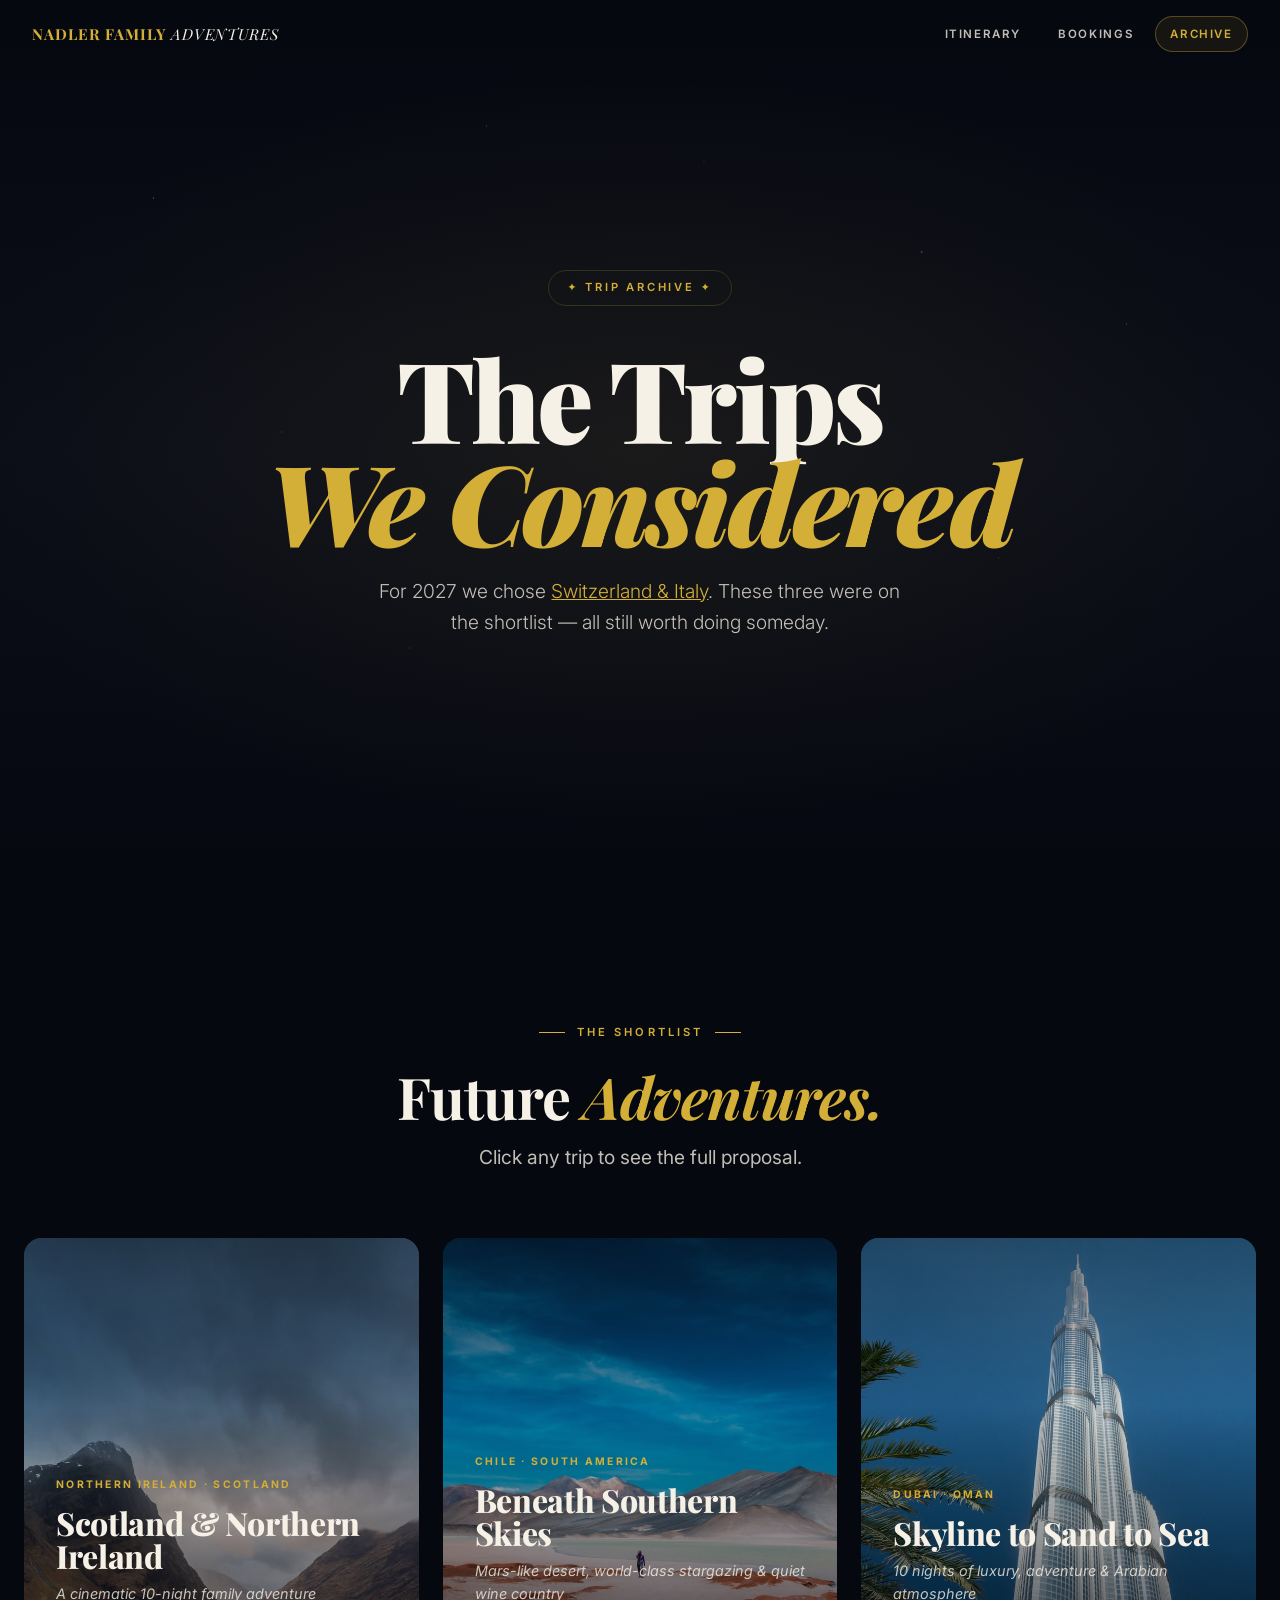
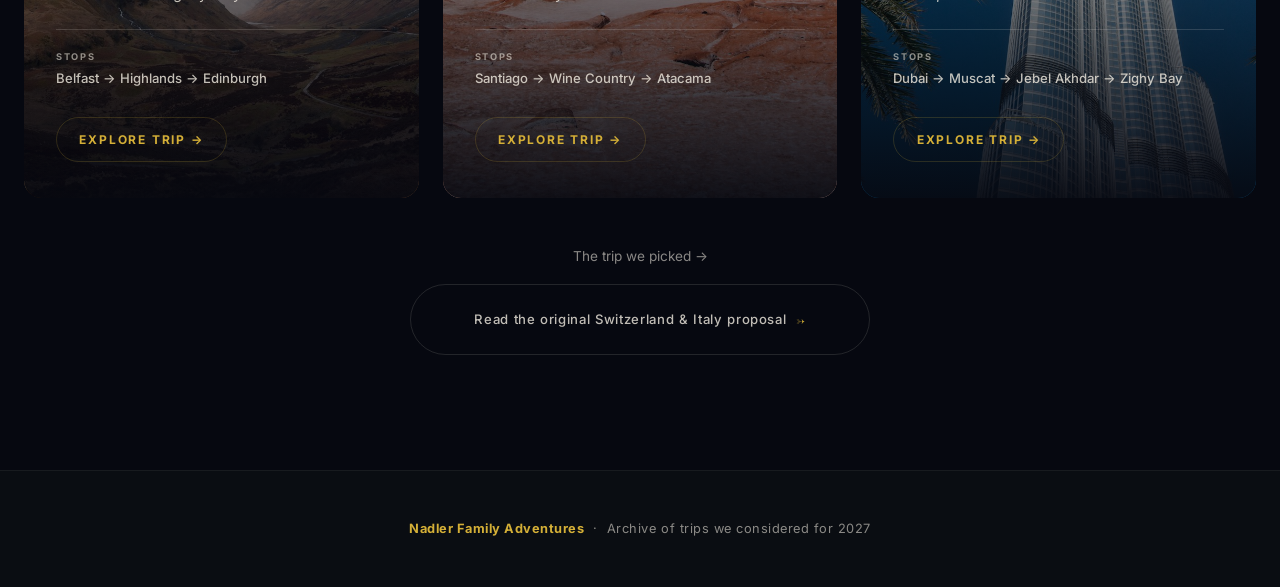
==== commit 26e87160: "Major restructure: tab nav + rich day-by-day + bookings page - New tab nav (Itinerary / Bookings / A" ====
--- a/archive.html
+++ b/archive.html
@@ -12,7 +12,11 @@
 
   <nav class="site-nav" role="navigation">
     <span class="nav-brand">Nadler Family <em>Adventures</em></span>
-    <a href="index.html" class="nav-back">Live Itinerary</a>
+    <div class="nav-tabs">
+      <a href="index.html" class="nav-tab">Itinerary</a>
+      <a href="bookings.html" class="nav-tab">Bookings</a>
+      <a href="archive.html" class="nav-tab active">Archive</a>
+    </div>
   </nav>
 
   <header class="hub-hero" role="banner">
--- a/css/styles.css
+++ b/css/styles.css
@@ -1067,6 +1067,262 @@
   border-color: var(--gold);
 }
 
+/* ============ Nav Tabs ============ */
+.nav-tabs {
+  display: flex;
+  gap: 0.4rem;
+  align-items: center;
+}
+.nav-tab {
+  font-size: 0.72rem;
+  font-weight: 600;
+  letter-spacing: 0.14em;
+  text-transform: uppercase;
+  color: var(--cream-dim);
+  padding: 0.5rem 0.9rem;
+  border: 1px solid transparent;
+  border-radius: 100px;
+  transition: all 0.2s;
+}
+.nav-tab:hover { color: var(--gold); }
+.nav-tab.active {
+  color: var(--gold);
+  border-color: rgba(212,175,55,0.35);
+  background: rgba(212,175,55,0.08);
+}
+@media (max-width: 640px) {
+  .nav-tab { padding: 0.35rem 0.6rem; font-size: 0.62rem; letter-spacing: 0.1em; }
+  .nav-tabs { gap: 0.2rem; }
+}
+
+/* ============ Rich Day Card ============ */
+.day-card {
+  background: rgba(246,241,230,0.03);
+  border: 1px solid rgba(246,241,230,0.08);
+  border-radius: 18px;
+  overflow: hidden;
+  transition: border-color 0.3s;
+}
+.day-card:hover { border-color: rgba(212,175,55,0.2); }
+.day-card-header {
+  display: flex;
+  align-items: baseline;
+  gap: 1.25rem;
+  padding: 1.25rem 1.75rem;
+  border-bottom: 1px solid rgba(246,241,230,0.06);
+  background: linear-gradient(180deg, rgba(212,175,55,0.06) 0%, transparent 100%);
+  flex-wrap: wrap;
+}
+.day-card-num {
+  font-family: var(--font-display);
+  font-size: 0.85rem;
+  font-weight: 700;
+  color: var(--gold);
+  letter-spacing: 0.18em;
+  text-transform: uppercase;
+}
+.day-card-date {
+  font-size: 0.72rem;
+  font-weight: 600;
+  letter-spacing: 0.18em;
+  text-transform: uppercase;
+  color: var(--cream-muted);
+}
+.day-card-loc {
+  font-family: var(--font-display);
+  font-size: 1.35rem;
+  font-weight: 700;
+  color: var(--cream);
+  flex: 1;
+  min-width: 220px;
+  text-align: right;
+}
+.day-card-loc em {
+  font-style: italic;
+  color: var(--gold);
+}
+.day-card-body {
+  padding: 1.5rem 1.75rem;
+}
+
+/* Wake / Sleep context lines */
+.day-context {
+  display: flex;
+  align-items: center;
+  gap: 0.75rem;
+  padding: 0.7rem 0.95rem;
+  background: rgba(212,175,55,0.05);
+  border: 1px solid rgba(212,175,55,0.15);
+  border-radius: 10px;
+  font-size: 0.85rem;
+}
+.day-context .ctx-icon {
+  font-size: 1rem;
+  color: var(--gold);
+  flex-shrink: 0;
+}
+.day-context .ctx-label {
+  font-size: 0.62rem;
+  font-weight: 700;
+  letter-spacing: 0.18em;
+  text-transform: uppercase;
+  color: var(--cream-muted);
+}
+.day-context .ctx-value {
+  color: var(--cream);
+  font-weight: 500;
+  margin-left: auto;
+  text-align: right;
+}
+.day-context .ctx-value strong { color: var(--gold); font-weight: 700; }
+
+/* Events list within day */
+.day-events {
+  list-style: none;
+  margin: 1rem 0;
+  padding: 0;
+  display: flex;
+  flex-direction: column;
+  gap: 0.6rem;
+  position: relative;
+}
+.day-events::before {
+  content: '';
+  position: absolute;
+  left: 11px;
+  top: 12px;
+  bottom: 12px;
+  width: 1px;
+  background: rgba(212,175,55,0.15);
+}
+.day-event {
+  display: flex;
+  align-items: flex-start;
+  gap: 0.85rem;
+  padding: 0.15rem 0.35rem 0.15rem 0;
+  font-size: 0.9rem;
+  color: var(--cream-dim);
+  position: relative;
+}
+.day-event .ev-icon {
+  width: 24px;
+  height: 24px;
+  border-radius: 50%;
+  background: var(--bg);
+  border: 1px solid rgba(212,175,55,0.25);
+  display: flex;
+  align-items: center;
+  justify-content: center;
+  font-size: 0.8rem;
+  flex-shrink: 0;
+  position: relative;
+  z-index: 1;
+}
+.day-event.confirmed .ev-icon {
+  background: rgba(127,212,127,0.1);
+  border-color: rgba(127,212,127,0.4);
+}
+.day-event.checkin .ev-icon,
+.day-event.checkout .ev-icon {
+  background: rgba(212,175,55,0.12);
+  border-color: rgba(212,175,55,0.45);
+}
+.day-event strong {
+  color: var(--cream);
+  font-weight: 600;
+}
+.day-event a {
+  color: var(--cream);
+  border-bottom: 1px dotted rgba(212,175,55,0.35);
+  transition: color 0.2s, border-color 0.2s;
+}
+.day-event a:hover {
+  color: var(--gold);
+  border-bottom-color: var(--gold);
+}
+
+/* Recommendations grid (Eat / Do) */
+.day-recs {
+  display: grid;
+  grid-template-columns: 1fr 1fr;
+  gap: 0;
+  border-top: 1px solid rgba(246,241,230,0.06);
+}
+.rec-group {
+  padding: 1.25rem 1.75rem;
+}
+.rec-group + .rec-group {
+  border-left: 1px solid rgba(246,241,230,0.06);
+}
+.rec-group h4 {
+  font-size: 0.62rem;
+  font-weight: 700;
+  letter-spacing: 0.22em;
+  text-transform: uppercase;
+  color: var(--gold);
+  margin-bottom: 0.85rem;
+  display: flex;
+  align-items: center;
+  gap: 0.5rem;
+}
+.rec-group ul {
+  list-style: none;
+  display: flex;
+  flex-direction: column;
+  gap: 0.5rem;
+}
+.rec-group li {
+  font-size: 0.85rem;
+  line-height: 1.4;
+}
+.rec-group li a {
+  color: var(--cream-dim);
+  display: inline-flex;
+  align-items: center;
+  gap: 0.4rem;
+  transition: color 0.15s;
+}
+.rec-group li a::after {
+  content: '↗';
+  font-size: 0.75em;
+  color: var(--gold);
+  opacity: 0.5;
+  transition: opacity 0.15s, transform 0.15s;
+}
+.rec-group li a:hover {
+  color: var(--gold);
+}
+.rec-group li a:hover::after {
+  opacity: 1;
+  transform: translate(1px, -1px);
+}
+.rec-group li .rec-note {
+  color: var(--cream-muted);
+  font-size: 0.75em;
+  display: block;
+  margin-top: 0.1rem;
+  font-style: italic;
+}
+
+@media (max-width: 640px) {
+  .day-recs { grid-template-columns: 1fr; }
+  .rec-group + .rec-group { border-left: none; border-top: 1px solid rgba(246,241,230,0.06); }
+  .day-card-header { padding: 1rem 1.25rem; gap: 0.75rem; }
+  .day-card-loc { font-size: 1.15rem; text-align: left; }
+  .day-card-body { padding: 1.25rem; }
+  .day-context { flex-wrap: wrap; }
+  .day-context .ctx-value { margin-left: 0; width: 100%; text-align: left; }
+}
+
+.days-list {
+  max-width: 900px;
+  margin: 3rem auto 0;
+  padding: 0 1.5rem;
+  display: flex;
+  flex-direction: column;
+  gap: 1.5rem;
+}
+
 /* ============ Trip Dashboard / Itinerary ============ */
 
 /* Countdown hero variation */
@@ -1153,6 +1409,8 @@
 .status-badge.pending::before { background: #e8c468; }
 .status-badge.todo { color: var(--cream-muted); background: rgba(246,241,230,0.05); border: 1px solid rgba(246,241,230,0.12); }
 .status-badge.todo::before { background: var(--cream-muted); }
+.status-badge.partial { color: #e0a060; background: rgba(224,160,96,0.1); border: 1px solid rgba(224,160,96,0.3); }
+.status-badge.partial::before { background: #e0a060; }
 
 /* Booking cards */
 .bookings {
@@ -1314,6 +1572,70 @@
   text-transform: uppercase;
   color: var(--cream-muted);
 }
+
+/* Room sub-cards inside a booking (e.g. multi-room hotel) */
+.rooms {
+  display: grid;
+  grid-template-columns: repeat(auto-fit, minmax(240px, 1fr));
+  gap: 0.75rem;
+  margin-top: 1.25rem;
+  padding-top: 1.25rem;
+  border-top: 1px solid rgba(246,241,230,0.06);
+}
+.room {
+  padding: 0.9rem 1.1rem;
+  background: rgba(212,175,55,0.04);
+  border: 1px solid rgba(212,175,55,0.18);
+  border-radius: 10px;
+  display: flex;
+  flex-direction: column;
+  gap: 0.2rem;
+}
+.room.pending {
+  background: rgba(224,160,96,0.04);
+  border: 1px dashed rgba(224,160,96,0.35);
+}
+.room.pending .room-name { color: #e0a060; }
+.room-name {
+  font-size: 0.68rem;
+  font-weight: 700;
+  letter-spacing: 0.16em;
+  text-transform: uppercase;
+  color: var(--gold);
+  display: flex;
+  align-items: center;
+  gap: 0.5rem;
+}
+.room-type {
+  font-family: var(--font-display);
+  font-size: 1rem;
+  font-weight: 600;
+  color: var(--cream);
+  margin: 0.2rem 0 0.35rem;
+}
+.room-conf {
+  font-size: 0.72rem;
+  color: var(--cream-muted);
+  font-variant-numeric: tabular-nums;
+}
+.room-conf strong {
+  color: var(--cream-dim);
+  font-weight: 600;
+}
+
+.booking-subtitle {
+  font-size: 0.82rem;
+  color: var(--cream-muted);
+  margin-top: 0.15rem;
+}
+
+.booking-details a {
+  color: var(--cream);
+  text-decoration: none;
+  border-bottom: 1px solid rgba(212,175,55,0.3);
+  transition: color 0.2s, border-color 0.2s;
+}
+.booking-details a:hover { color: var(--gold); border-color: var(--gold); }
 
 /* Timeline */
 .timeline {
